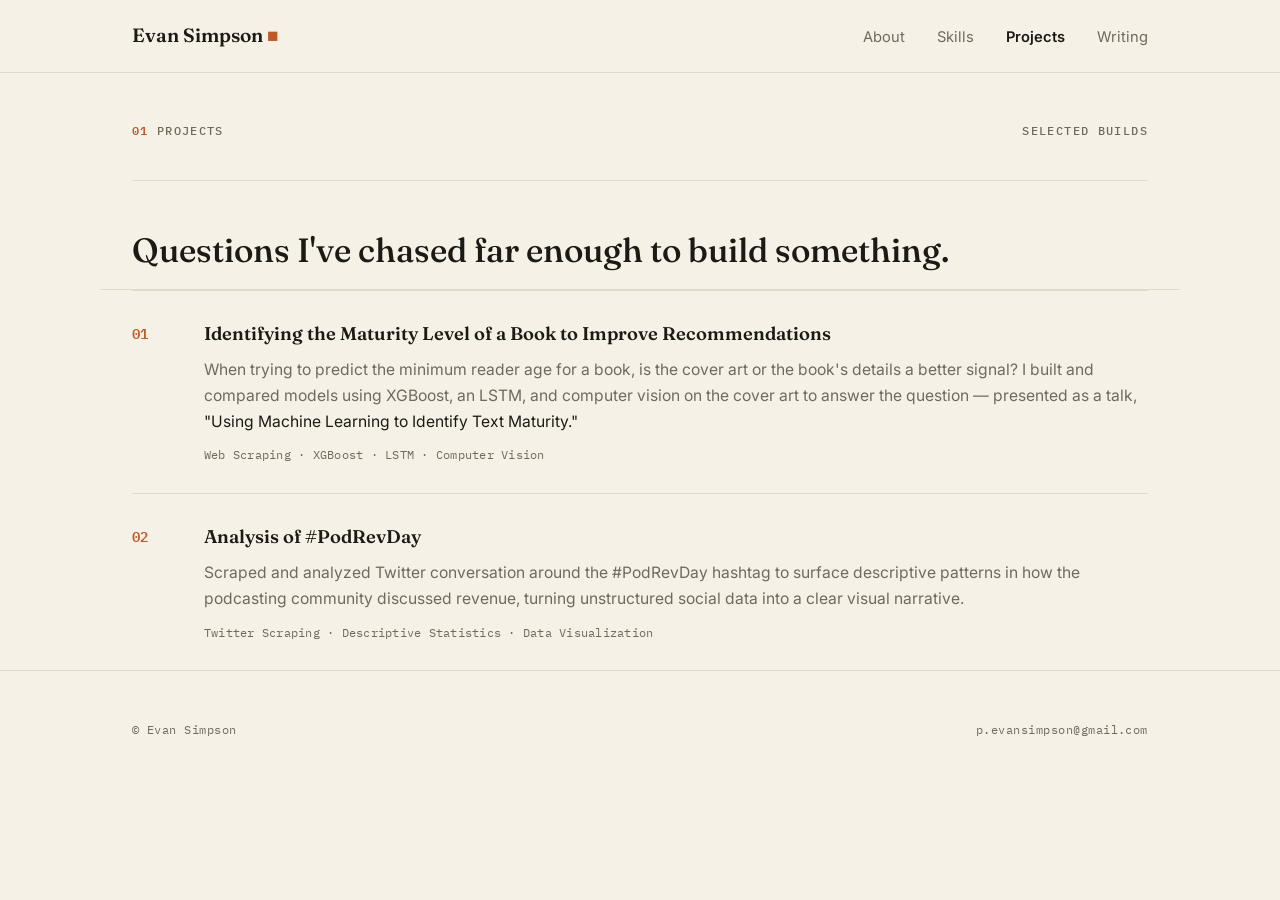
==== projects.html @ 3420a3c1 "Refactor: Splits the page from a single page to multiple" ====
<!DOCTYPE html>
<html lang="en">

<head>
    <meta charset="UTF-8">
    <meta name="viewport" content="width=device-width, initial-scale=1.0">
    <meta http-equiv="X-UA-Compatible" content="ie=edge">
    <link rel="stylesheet" href="https://use.fontawesome.com/releases/v5.4.1/css/all.css"
        integrity="sha384-5sAR7xN1Nv6T6+dT2mhtzEpVJvfS3NScPQTrOxhwjIuvcA67KV2R5Jz6kr4abQsz" crossorigin="anonymous">
    <link rel="stylesheet" href="style.css">
    <title>Projects &middot; Evan Simpson</title>
</head>

<body>

    <nav class="site-nav">
        <div class="container">
            <span class="brand">Evan Simpson <span class="dot">&#9632;</span></span>
            <ul>
                <li><a href="index.html#about">About</a></li>
                <li><a href="index.html#skills">Skills</a></li>
                <li><a href="projects.html" class="active" aria-current="page">Projects</a></li>
                <li><a href="writing.html">Writing</a></li>
            </ul>
            <details class="nav-toggle">
                <summary>Menu</summary>
                <ul>
                    <li><a href="index.html#about">About</a></li>
                    <li><a href="index.html#skills">Skills</a></li>
                    <li><a href="projects.html" class="active" aria-current="page">Projects</a></li>
                    <li><a href="writing.html">Writing</a></li>
                </ul>
            </details>
        </div>
    </nav>

    <header class="page-title">
        <div class="container">
            <div class="hero-eyebrows">
                <span class="eyebrow"><span class="num">01</span> Projects</span>
                <span class="eyebrow">Selected Builds</span>
            </div>
            <h1>Questions I've chased far enough to build something.</h1>
        </div>
    </header>

    <main>

        <section id="projects" class="container">
            <div class="index-row">
                <span class="idx">01</span>
                <div>
                    <h3><a href="https://github.com/educatorsRlearners/book-maturity">Identifying the Maturity Level
                            of a Book to Improve Recommendations</a></h3>
                    <p>When trying to predict the minimum reader age for a book, is the cover art or the book's
                        details a better signal? I built and compared models using XGBoost, an LSTM, and computer
                        vision on the cover art to answer the question — presented as a talk, <a
                            href="https://youtu.be/BpOrMErz988">"Using Machine Learning to Identify Text
                            Maturity."</a></p>
                    <div class="tag-line">Web Scraping &middot; XGBoost &middot; LSTM &middot; Computer Vision</div>
                </div>
            </div>
            <div class="index-row">
                <span class="idx">02</span>
                <div>
                    <h3><a href="https://github.com/educatorsRlearners/podrevday/blob/master/README.md">Analysis of
                            #PodRevDay</a></h3>
                    <p>Scraped and analyzed Twitter conversation around the #PodRevDay hashtag to surface descriptive
                        patterns in how the podcasting community discussed revenue, turning unstructured social data
                        into a clear visual narrative.</p>
                    <div class="tag-line">Twitter Scraping &middot; Descriptive Statistics &middot; Data
                        Visualization</div>
                </div>
            </div>
        </section>

    </main>

    <footer>
        <div class="container">
            <span>&copy; Evan Simpson</span>
            <a href="mailto:p.evansimpson@gmail.com">p.evansimpson@gmail.com</a>
        </div>
    </footer>

</body>

</html>
---- style.css ----
/* global */
@import url('https://fonts.googleapis.com/css2?family=Fraunces:ital,opsz,wght@0,9..144,400;0,9..144,600;1,9..144,500;1,9..144,600&family=IBM+Plex+Mono:wght@500;600&family=Inter:wght@400;500;600;700&display=swap');

:root{
    --bg: #f6f1e7;
    --surface: #fbf8f2;
    --border: #e2dac8;
    --ink: #1c1a15;
    --muted: #6f6a5b;
    --accent: #bd5b28;
}

*{
    box-sizing: border-box;
}

body{
    margin: 0;
    padding: 0;
    font-family: 'Inter', sans-serif;
    background-color: var(--bg);
    color: var(--muted);
    line-height: 1.65;
}

a{
    color: var(--ink);
    text-decoration: none;
}

.container{
    max-width: 1080px;
    margin: 0 auto;
    padding: 0 2rem;
}

/* eyebrow / mono label system */
.eyebrow{
    font-family: 'IBM Plex Mono', monospace;
    font-size: 0.72rem;
    font-weight: 500;
    letter-spacing: 0.12em;
    text-transform: uppercase;
    color: var(--muted);
    display: flex;
    align-items: baseline;
    gap: 0.5rem;
}

.eyebrow .num{
    color: var(--accent);
    font-weight: 600;
}

/* nav */
.site-nav{
    border-bottom: 1px solid var(--border);
    background: var(--bg);
}

.site-nav .container{
    display: flex;
    align-items: center;
    justify-content: space-between;
    height: 4.5rem;
}

.site-nav .brand{
    font-family: 'Fraunces', serif;
    font-size: 1.2rem;
    font-weight: 600;
    color: var(--ink);
}

.site-nav .brand .dot{
    color: var(--accent);
}

.site-nav ul{
    list-style: none;
    display: flex;
    gap: 2rem;
    margin: 0;
    padding: 0;
}

.site-nav ul a{
    font-size: 0.92rem;
    color: var(--muted);
    transition: color 0.15s;
}

.site-nav ul a:hover{
    color: var(--ink);
}

.site-nav ul a.active{
    color: var(--ink);
    font-weight: 600;
}

/* mobile nav toggle (CSS-only, no JS) */
.nav-toggle{
    display: none;
}

/* hero */
.hero{
    padding: 3.5rem 0 4.5rem;
}

.hero-eyebrows{
    display: flex;
    justify-content: space-between;
    padding-bottom: 2.5rem;
    border-bottom: 1px solid var(--border);
    margin-bottom: 3rem;
}

.hero-grid{
    display: grid;
    grid-template-columns: 1.7fr 1fr;
    gap: 4rem;
}

.hero h1{
    font-family: 'Fraunces', serif;
    font-weight: 500;
    font-size: 3.1rem;
    line-height: 1.18;
    color: var(--ink);
    margin: 0 0 1.5rem;
}

.hero h1 em{
    font-style: italic;
}

.hero h1 .accent{
    font-style: italic;
    color: var(--accent);
}

.hero .lede{
    font-size: 1.1rem;
    max-width: 46ch;
    margin: 0 0 2rem;
}

.btn{
    display: inline-flex;
    align-items: center;
    gap: 0.5rem;
    font-family: 'IBM Plex Mono', monospace;
    font-size: 0.8rem;
    letter-spacing: 0.06em;
    text-transform: uppercase;
    font-weight: 600;
    color: var(--surface);
    background: var(--ink);
    border: 1px solid var(--ink);
    padding: 0.85rem 1.4rem;
    border-radius: 3px;
    transition: background 0.15s, color 0.15s;
}

.btn:hover{
    background: var(--accent);
    border-color: var(--accent);
}

/* hero sidebar */
.hero-sidebar{
    display: flex;
    flex-direction: column;
}

.hero-sidebar .stat-block{
    padding: 1.5rem 0;
    border-bottom: 1px solid var(--border);
}

.hero-sidebar .stat-block:first-child{
    padding-top: 0;
}

.hero-sidebar .stat-block:last-child{
    border-bottom: none;
}

.hero-photo-row{
    display: flex;
    align-items: center;
    gap: 0.85rem;
}

.hero-photo{
    width: 56px;
    height: 56px;
    border-radius: 50%;
    object-fit: cover;
    object-position: center 15%;
    flex-shrink: 0;
}

.hero-photo-row .name{
    font-family: 'Fraunces', serif;
    font-weight: 600;
    color: var(--ink);
    font-size: 1.05rem;
}

.stat-block p{
    margin: 0.6rem 0 0;
    font-size: 0.95rem;
}

.stat-block .link-list{
    list-style: none;
    margin: 0.75rem 0 0;
    padding: 0;
    display: flex;
    flex-direction: column;
    gap: 0.5rem;
}

.stat-block .link-list a{
    font-size: 0.92rem;
    color: var(--muted);
    transition: color 0.15s;
}

.stat-block .link-list a:hover{
    color: var(--accent);
}

/* sections */
section{
    padding: 4.5rem 0;
    border-top: 1px solid var(--border);
}

.section-header{
    display: flex;
    justify-content: space-between;
    align-items: baseline;
    margin-bottom: 2.75rem;
}

section h2,
.page-title h1{
    font-family: 'Fraunces', serif;
    font-weight: 500;
    font-size: 2.1rem;
    line-height: 1.3;
    color: var(--ink);
    max-width: 42ch;
    margin: 0 0 2.5rem;
}

section h2 em{
    font-style: italic;
    color: var(--accent);
}

/* page-title (Projects / Writing page headers, reuses .hero-eyebrows) */
.page-title{
    padding: 3rem 0 1rem;
}

.page-title h1{
    margin: 0;
}

/* about */
#about .about-grid{
    display: grid;
    grid-template-columns: 1.5fr 1fr;
    gap: 4rem;
}

#about .about-grid > .copy p:first-of-type::first-letter{
    font-family: 'Fraunces', serif;
    font-size: 3.2rem;
    font-weight: 600;
    color: var(--ink);
    float: left;
    line-height: 0.85;
    padding: 0.1rem 0.5rem 0 0;
}

#about .capabilities{
    display: flex;
    flex-direction: column;
}

#about .capabilities .cap{
    padding: 1.35rem 0;
    border-bottom: 1px solid var(--border);
}

#about .capabilities .cap:first-child{
    padding-top: 0;
}

#about .capabilities .cap:last-child{
    border-bottom: none;
}

#about .capabilities .eyebrow{
    margin-bottom: 0.5rem;
}

#about .capabilities p{
    margin: 0;
    font-size: 0.95rem;
}

/* index rows (skills, projects, writing) */
.index-row{
    display: grid;
    grid-template-columns: 3rem 1fr;
    gap: 1.5rem;
    padding: 1.75rem 0;
    border-top: 1px solid var(--border);
}

.index-row .idx{
    font-family: 'IBM Plex Mono', monospace;
    font-size: 0.85rem;
    color: var(--accent);
    font-weight: 600;
    padding-top: 0.2rem;
}

.index-row h3{
    font-family: 'Fraunces', serif;
    font-weight: 600;
    font-size: 1.15rem;
    color: var(--ink);
    margin: 0 0 0.5rem;
}

.index-row h3 a{
    color: var(--ink);
}

.index-row h3 a:hover{
    color: var(--accent);
}

.index-row p{
    margin: 0 0 0.6rem;
    font-size: 0.98rem;
}

.tag-line{
    font-family: 'IBM Plex Mono', monospace;
    font-size: 0.78rem;
    color: var(--muted);
    letter-spacing: 0.02em;
}

.tag-line .impact{
    color: var(--accent);
    text-transform: uppercase;
    letter-spacing: 0.08em;
    font-weight: 600;
    margin-right: 0.5rem;
}

.skills-tags-row{
    display: flex;
    flex-wrap: wrap;
    gap: 0.4rem 0;
}

.skills-tags-row span:not(:last-child)::after{
    content: "\00b7";
    margin: 0 0.5rem;
    color: var(--border);
}

.skills-tags-row a{
    color: var(--muted);
}

.skills-tags-row a:hover{
    color: var(--accent);
}

.writing-subhead{
    font-family: 'IBM Plex Mono', monospace;
    font-size: 0.75rem;
    letter-spacing: 0.1em;
    text-transform: uppercase;
    color: var(--accent);
    margin: 2.5rem 0 0;
    padding-top: 2.5rem;
    border-top: 1px solid var(--border);
}

.writing-subhead:first-of-type{
    margin-top: 0;
    padding-top: 0;
    border-top: none;
}

.writing-subhead + .index-row{
    border-top: none;
    padding-top: 1.5rem;
}

/* footer */
footer{
    padding: 3rem 0;
    border-top: 1px solid var(--border);
}

footer .container{
    display: flex;
    justify-content: space-between;
    align-items: center;
    font-family: 'IBM Plex Mono', monospace;
    font-size: 0.78rem;
    letter-spacing: 0.04em;
    color: var(--muted);
}

footer a{
    color: var(--muted);
}

footer a:hover{
    color: var(--accent);
}

/* responsive */
@media(max-width: 860px){
    .hero-grid,
    #about .about-grid{
        grid-template-columns: 1fr;
        gap: 2.5rem;
    }

    .hero h1{
        font-size: 2.3rem;
    }

    .site-nav ul{
        display: none;
    }

    section h2,
    .page-title h1{
        font-size: 1.7rem;
    }

    .section-header{
        flex-direction: column;
        align-items: flex-start;
        gap: 0.5rem;
    }

    .site-nav .container{
        position: relative;
    }

    .nav-toggle{
        display: block;
    }

    .nav-toggle summary{
        list-style: none;
        cursor: pointer;
        font-family: 'IBM Plex Mono', monospace;
        font-size: 0.8rem;
        letter-spacing: 0.06em;
        text-transform: uppercase;
        color: var(--ink);
    }

    .nav-toggle summary::-webkit-details-marker{
        display: none;
    }

    .nav-toggle summary::after{
        content: "\2261";
        margin-left: 0.5rem;
    }

    .nav-toggle[open] summary::after{
        content: "\2715";
    }

    .nav-toggle ul{
        list-style: none;
        display: flex;
        flex-direction: column;
        gap: 1.25rem;
        margin: 0;
        padding: 1.5rem 2rem;
        position: absolute;
        top: 4.5rem;
        left: 0;
        right: 0;
        background: var(--bg);
        border-bottom: 1px solid var(--border);
        z-index: 10;
    }

    .nav-toggle ul a{
        font-size: 0.92rem;
        color: var(--muted);
    }

    .nav-toggle ul a.active{
        color: var(--ink);
        font-weight: 600;
    }
}
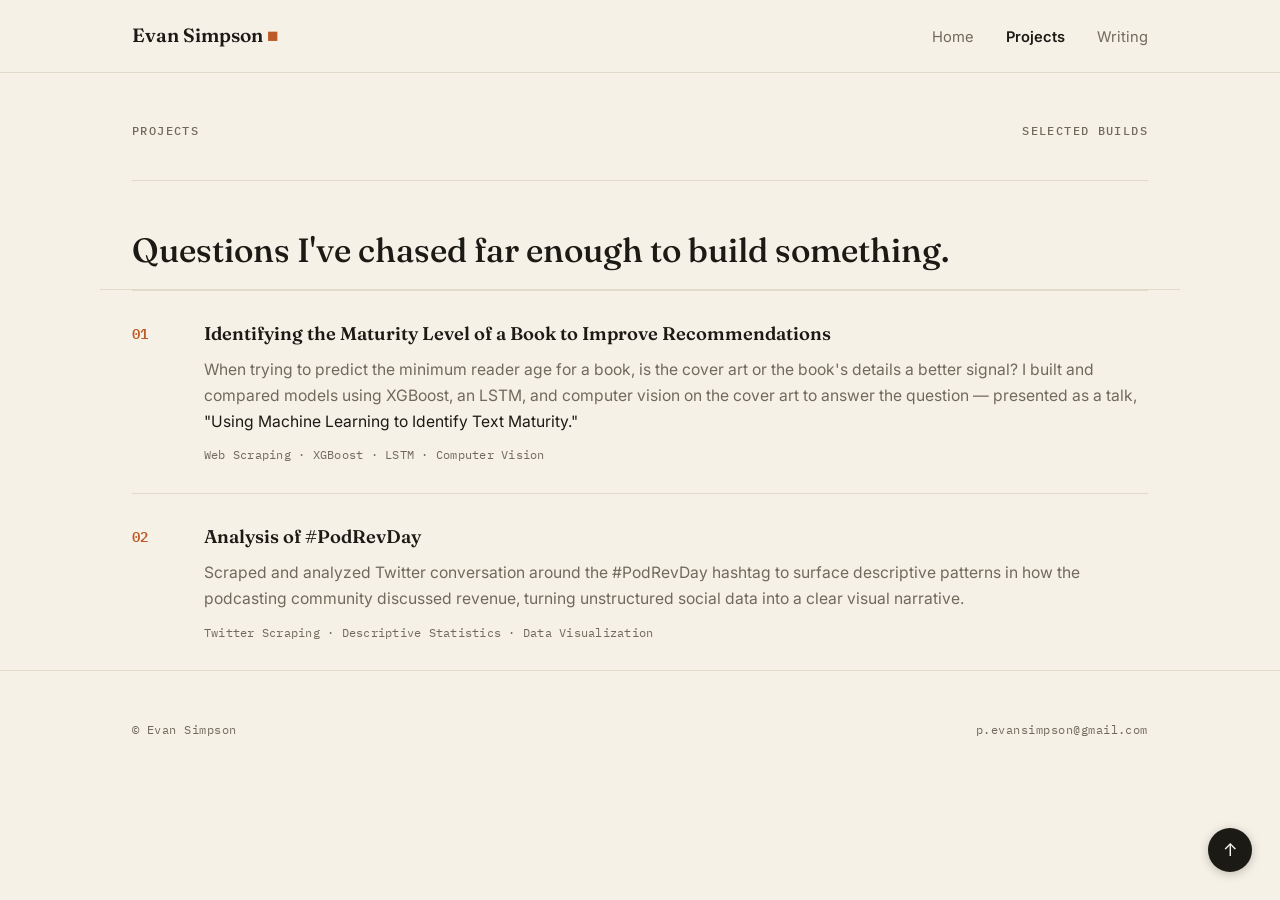
==== commit b213ab29: "Refactor: Updates pages with a return to top button" ====
--- a/projects.html
+++ b/projects.html
@@ -13,20 +13,18 @@
 
 <body>
 
-    <nav class="site-nav">
+    <nav class="site-nav" id="top">
         <div class="container">
             <span class="brand">Evan Simpson <span class="dot">&#9632;</span></span>
             <ul>
-                <li><a href="index.html#about">About</a></li>
-                <li><a href="index.html#skills">Skills</a></li>
+                <li><a href="index.html#top">Home</a></li>
                 <li><a href="projects.html" class="active" aria-current="page">Projects</a></li>
                 <li><a href="writing.html">Writing</a></li>
             </ul>
             <details class="nav-toggle">
                 <summary>Menu</summary>
                 <ul>
-                    <li><a href="index.html#about">About</a></li>
-                    <li><a href="index.html#skills">Skills</a></li>
+                    <li><a href="index.html#top">Home</a></li>
                     <li><a href="projects.html" class="active" aria-current="page">Projects</a></li>
                     <li><a href="writing.html">Writing</a></li>
                 </ul>
@@ -37,7 +35,7 @@
     <header class="page-title">
         <div class="container">
             <div class="hero-eyebrows">
-                <span class="eyebrow"><span class="num">01</span> Projects</span>
+                <span class="eyebrow">Projects</span>
                 <span class="eyebrow">Selected Builds</span>
             </div>
             <h1>Questions I've chased far enough to build something.</h1>
@@ -83,6 +81,8 @@
         </div>
     </footer>
 
+    <a href="#top" class="back-to-top" aria-label="Back to top">&uarr;</a>
+
 </body>
 
 </html>
--- a/style.css
+++ b/style.css
@@ -14,6 +14,10 @@
     box-sizing: border-box;
 }
 
+html{
+    scroll-behavior: smooth;
+}
+
 body{
     margin: 0;
     padding: 0;
@@ -45,11 +49,6 @@
     display: flex;
     align-items: baseline;
     gap: 0.5rem;
-}
-
-.eyebrow .num{
-    color: var(--accent);
-    font-weight: 600;
 }
 
 /* nav */
@@ -191,12 +190,12 @@
 .hero-photo-row{
     display: flex;
     align-items: center;
-    gap: 0.85rem;
+    gap: 1.25rem;
 }
 
 .hero-photo{
-    width: 56px;
-    height: 56px;
+    width: 120px;
+    height: 120px;
     border-radius: 50%;
     object-fit: cover;
     object-position: center 15%;
@@ -433,6 +432,30 @@
 
 footer a:hover{
     color: var(--accent);
+}
+
+/* back to top */
+.back-to-top{
+    display: flex;
+    align-items: center;
+    justify-content: center;
+    position: fixed;
+    right: 1.75rem;
+    bottom: 1.75rem;
+    width: 2.75rem;
+    height: 2.75rem;
+    border-radius: 50%;
+    background: var(--ink);
+    color: var(--surface);
+    font-size: 1.1rem;
+    line-height: 1;
+    box-shadow: 0 2px 10px rgba(28, 26, 21, 0.25);
+    transition: background 0.15s;
+    z-index: 20;
+}
+
+.back-to-top:hover{
+    background: var(--accent);
 }
 
 /* responsive */
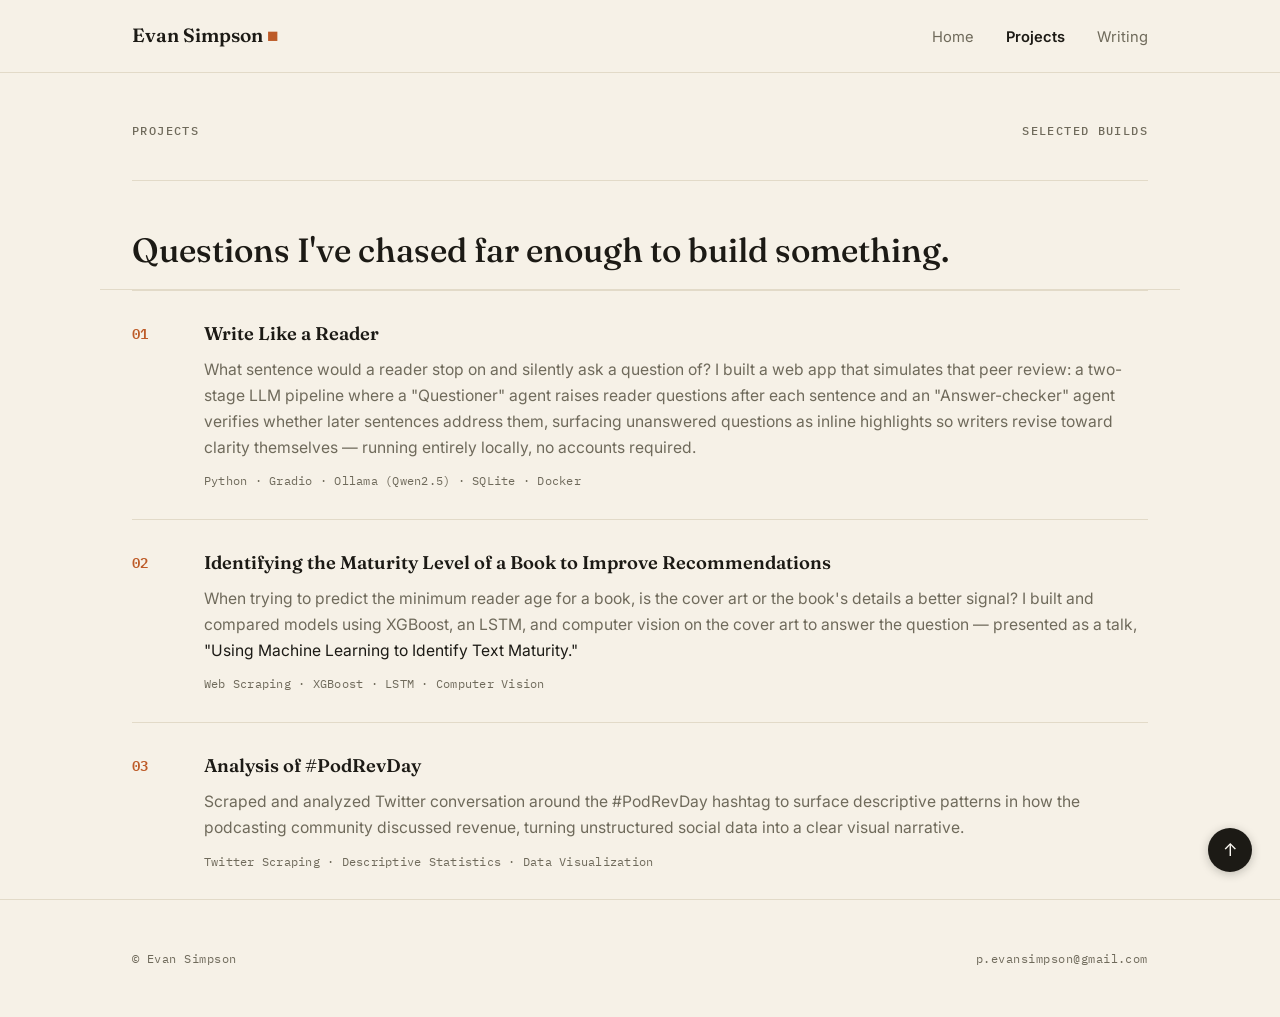
==== commit 259768f8: "Documentation: Adds Write Like a Reader to the list of projects" ====
--- a/projects.html
+++ b/projects.html
@@ -48,6 +48,20 @@
             <div class="index-row">
                 <span class="idx">01</span>
                 <div>
+                    <h3><a href="https://github.com/educatorsRlearners/write-like-a-reader">Write Like a
+                            Reader</a></h3>
+                    <p>What sentence would a reader stop on and silently ask a question of? I built a web app that
+                        simulates that peer review: a two-stage LLM pipeline where a "Questioner" agent raises
+                        reader questions after each sentence and an "Answer-checker" agent verifies whether later
+                        sentences address them, surfacing unanswered questions as inline highlights so writers
+                        revise toward clarity themselves — running entirely locally, no accounts required.</p>
+                    <div class="tag-line">Python &middot; Gradio &middot; Ollama (Qwen2.5) &middot; SQLite &middot;
+                        Docker</div>
+                </div>
+            </div>
+            <div class="index-row">
+                <span class="idx">02</span>
+                <div>
                     <h3><a href="https://github.com/educatorsRlearners/book-maturity">Identifying the Maturity Level
                             of a Book to Improve Recommendations</a></h3>
                     <p>When trying to predict the minimum reader age for a book, is the cover art or the book's
@@ -59,7 +73,7 @@
                 </div>
             </div>
             <div class="index-row">
-                <span class="idx">02</span>
+                <span class="idx">03</span>
                 <div>
                     <h3><a href="https://github.com/educatorsRlearners/podrevday/blob/master/README.md">Analysis of
                             #PodRevDay</a></h3>
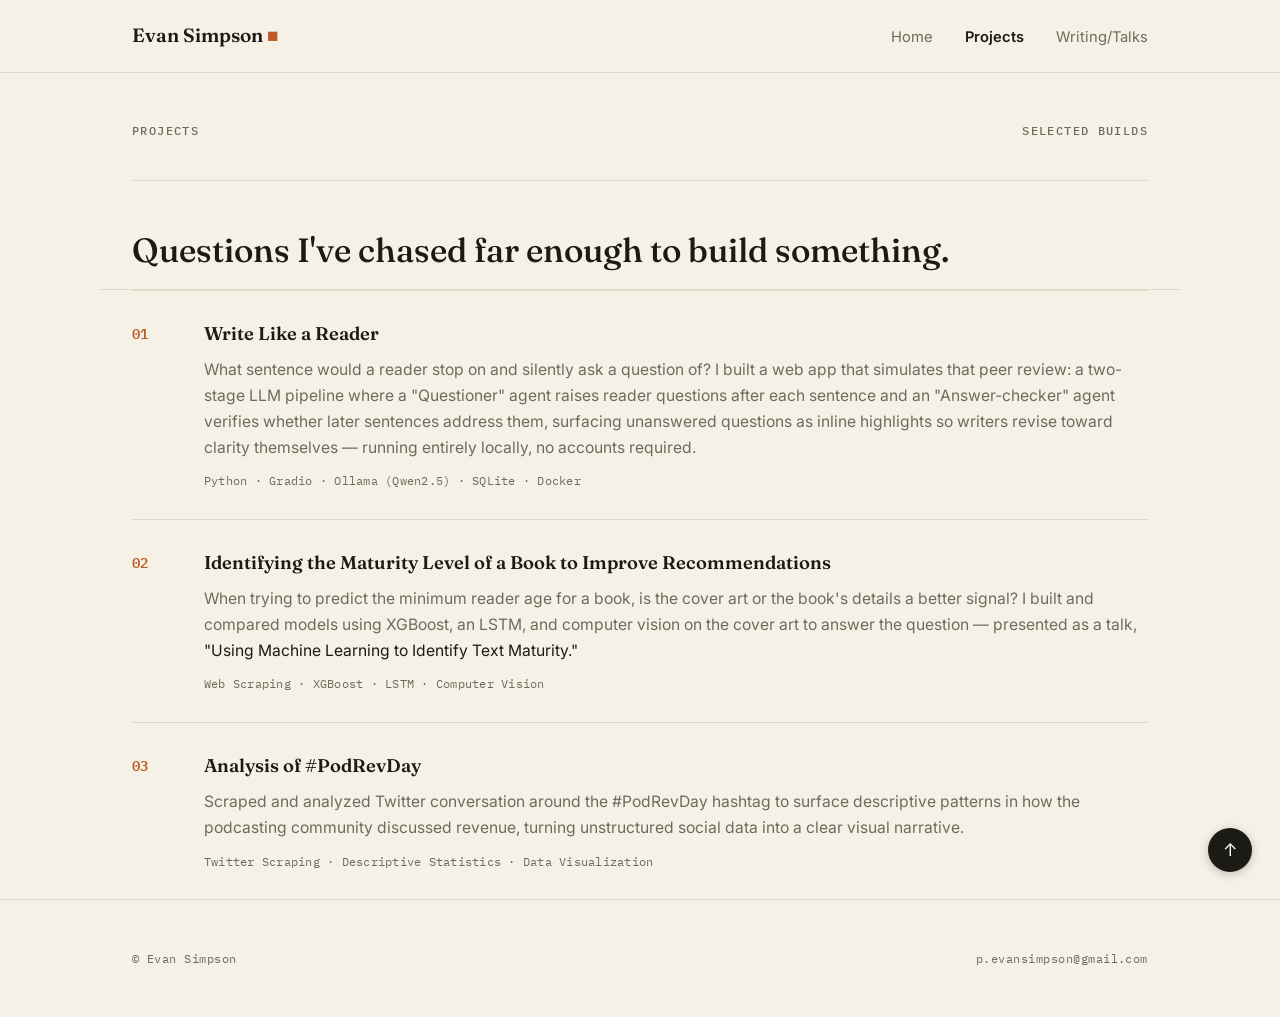
==== commit 2b5ca205: "Refactor: Updates header" ====
--- a/projects.html
+++ b/projects.html
@@ -19,14 +19,14 @@
             <ul>
                 <li><a href="index.html#top">Home</a></li>
                 <li><a href="projects.html" class="active" aria-current="page">Projects</a></li>
-                <li><a href="writing.html">Writing</a></li>
+                <li><a href="writing.html">Writing/Talks</a></li>
             </ul>
             <details class="nav-toggle">
                 <summary>Menu</summary>
                 <ul>
                     <li><a href="index.html#top">Home</a></li>
                     <li><a href="projects.html" class="active" aria-current="page">Projects</a></li>
-                    <li><a href="writing.html">Writing</a></li>
+                    <li><a href="writing.html">Writing/Talks</a></li>
                 </ul>
             </details>
         </div>
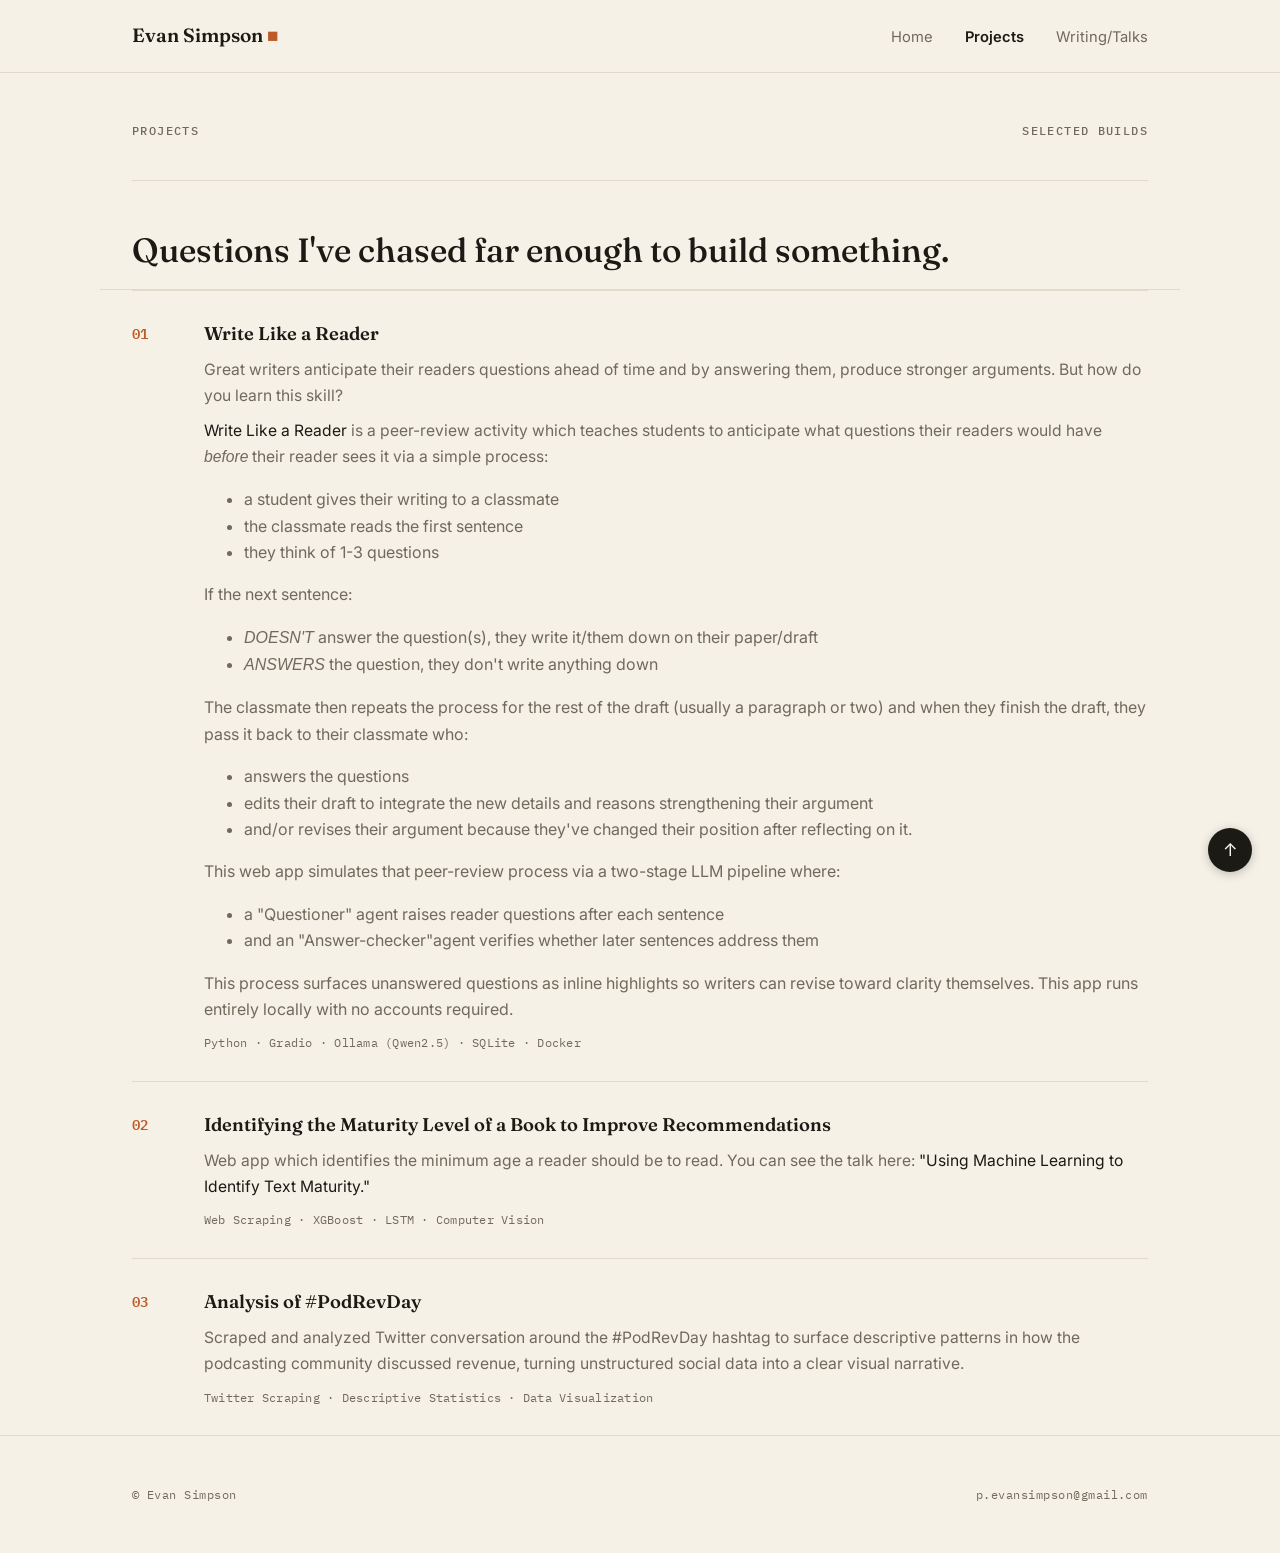
==== commit fd9f8a6f: "Refactor: Updates the text for clarity" ====
--- a/projects.html
+++ b/projects.html
@@ -50,11 +50,43 @@
                 <div>
                     <h3><a href="https://github.com/educatorsRlearners/write-like-a-reader">Write Like a
                             Reader</a></h3>
-                    <p>What sentence would a reader stop on and silently ask a question of? I built a web app that
-                        simulates that peer review: a two-stage LLM pipeline where a "Questioner" agent raises
-                        reader questions after each sentence and an "Answer-checker" agent verifies whether later
-                        sentences address them, surfacing unanswered questions as inline highlights so writers
-                        revise toward clarity themselves — running entirely locally, no accounts required.</p>
+                    <p> Great writers anticipate their readers questions ahead of time and by answering them,
+                        produce stronger arguments. But how do you learn this skill?</p>
+                    <p><a
+                            href="https:://teachinglearninglearningteaching.wordpress.com/2015/01/26/learning-to-write-like-a-reader-teaching-students-how-to-edit-and-do-peer-review/">
+                            Write Like a Reader</a>
+                        is a peer-review activity which teaches students to anticipate what questions their readers
+                        would have <i>before</i> their reader sees it via a simple process:
+                    <ul>
+                        <li>a student gives their writing to a classmate</li>
+                        <li>the classmate reads the first sentence</li>
+                        <li> they think of 1-3 questions</li>
+                    </ul>
+                    If the next sentence:
+                    <ul>
+                        <li><em>DOESN'T</em> answer the question(s), they write it/them down on their paper/draft</li>
+                        <li><em>ANSWERS</em> the question, they don't write anything down</li>
+                    </ul>
+                    The classmate then repeats the process for the rest of the draft (usually a paragraph or two) and
+                    when they finish the draft, they pass it back to their classmate who:
+
+                    <ul>
+                        <li>answers the questions</li>
+                        <li>edits their draft to integrate the new details and reasons strengthening their argument</li>
+                        <li> and/or revises their argument because they've changed their position after reflecting on
+                            it.</li>
+                    </ul>
+
+
+                    This web app simulates that peer-review process via a two-stage LLM pipeline where:
+                    <ul>
+                        <li>a "Questioner" agent raises reader questions after each sentence</li>
+                        <li>and an "Answer-checker"agent verifies whether later sentences address them</li>
+                    </ul>
+
+                    This process surfaces unanswered questions as inline highlights so writers can
+                    revise toward clarity themselves. This app runs entirely locally with no accounts required.
+                    </p>
                     <div class="tag-line">Python &middot; Gradio &middot; Ollama (Qwen2.5) &middot; SQLite &middot;
                         Docker</div>
                 </div>
@@ -64,11 +96,9 @@
                 <div>
                     <h3><a href="https://github.com/educatorsRlearners/book-maturity">Identifying the Maturity Level
                             of a Book to Improve Recommendations</a></h3>
-                    <p>When trying to predict the minimum reader age for a book, is the cover art or the book's
-                        details a better signal? I built and compared models using XGBoost, an LSTM, and computer
-                        vision on the cover art to answer the question — presented as a talk, <a
-                            href="https://youtu.be/BpOrMErz988">"Using Machine Learning to Identify Text
-                            Maturity."</a></p>
+                    <p>Web app which identifies the minimum age a reader should be to read. You can see the talk here:
+                        <a href="https://youtu.be/BpOrMErz988">"Using Machine Learning to Identify Text Maturity."</a>
+                    </p>
                     <div class="tag-line">Web Scraping &middot; XGBoost &middot; LSTM &middot; Computer Vision</div>
                 </div>
             </div>
@@ -77,9 +107,9 @@
                 <div>
                     <h3><a href="https://github.com/educatorsRlearners/podrevday/blob/master/README.md">Analysis of
                             #PodRevDay</a></h3>
-                    <p>Scraped and analyzed Twitter conversation around the #PodRevDay hashtag to surface descriptive
-                        patterns in how the podcasting community discussed revenue, turning unstructured social data
-                        into a clear visual narrative.</p>
+                    <p>Scraped and analyzed Twitter conversation around the #PodRevDay hashtag to surface
+                        descriptive patterns in how the podcasting community discussed revenue, turning unstructured
+                        social data into a clear visual narrative.</p>
                     <div class="tag-line">Twitter Scraping &middot; Descriptive Statistics &middot; Data
                         Visualization</div>
                 </div>
@@ -99,4 +129,4 @@
 
 </body>
 
-</html>
+</html>
--- a/style.css
+++ b/style.css
@@ -1,7 +1,7 @@
 /* global */
 @import url('https://fonts.googleapis.com/css2?family=Fraunces:ital,opsz,wght@0,9..144,400;0,9..144,600;1,9..144,500;1,9..144,600&family=IBM+Plex+Mono:wght@500;600&family=Inter:wght@400;500;600;700&display=swap');
 
-:root{
+:root {
     --bg: #f6f1e7;
     --surface: #fbf8f2;
     --border: #e2dac8;
@@ -10,15 +10,15 @@
     --accent: #bd5b28;
 }
 
-*{
+* {
     box-sizing: border-box;
 }
 
-html{
+html {
     scroll-behavior: smooth;
 }
 
-body{
+body {
     margin: 0;
     padding: 0;
     font-family: 'Inter', sans-serif;
@@ -27,19 +27,19 @@
     line-height: 1.65;
 }
 
-a{
+a {
     color: var(--ink);
     text-decoration: none;
 }
 
-.container{
+.container {
     max-width: 1080px;
     margin: 0 auto;
     padding: 0 2rem;
 }
 
 /* eyebrow / mono label system */
-.eyebrow{
+.eyebrow {
     font-family: 'IBM Plex Mono', monospace;
     font-size: 0.72rem;
     font-weight: 500;
@@ -52,30 +52,30 @@
 }
 
 /* nav */
-.site-nav{
+.site-nav {
     border-bottom: 1px solid var(--border);
     background: var(--bg);
 }
 
-.site-nav .container{
+.site-nav .container {
     display: flex;
     align-items: center;
     justify-content: space-between;
     height: 4.5rem;
 }
 
-.site-nav .brand{
+.site-nav .brand {
     font-family: 'Fraunces', serif;
     font-size: 1.2rem;
     font-weight: 600;
     color: var(--ink);
 }
 
-.site-nav .brand .dot{
-    color: var(--accent);
-}
-
-.site-nav ul{
+.site-nav .brand .dot {
+    color: var(--accent);
+}
+
+.site-nav ul {
     list-style: none;
     display: flex;
     gap: 2rem;
@@ -83,32 +83,32 @@
     padding: 0;
 }
 
-.site-nav ul a{
+.site-nav ul a {
     font-size: 0.92rem;
     color: var(--muted);
     transition: color 0.15s;
 }
 
-.site-nav ul a:hover{
-    color: var(--ink);
-}
-
-.site-nav ul a.active{
+.site-nav ul a:hover {
+    color: var(--ink);
+}
+
+.site-nav ul a.active {
     color: var(--ink);
     font-weight: 600;
 }
 
 /* mobile nav toggle (CSS-only, no JS) */
-.nav-toggle{
+.nav-toggle {
     display: none;
 }
 
 /* hero */
-.hero{
+.hero {
     padding: 3.5rem 0 4.5rem;
 }
 
-.hero-eyebrows{
+.hero-eyebrows {
     display: flex;
     justify-content: space-between;
     padding-bottom: 2.5rem;
@@ -116,13 +116,13 @@
     margin-bottom: 3rem;
 }
 
-.hero-grid{
+.hero-grid {
     display: grid;
     grid-template-columns: 1.7fr 1fr;
     gap: 4rem;
 }
 
-.hero h1{
+.hero h1 {
     font-family: 'Fraunces', serif;
     font-weight: 500;
     font-size: 3.1rem;
@@ -131,22 +131,22 @@
     margin: 0 0 1.5rem;
 }
 
-.hero h1 em{
+.hero h1 em {
     font-style: italic;
 }
 
-.hero h1 .accent{
+.hero h1 .accent {
     font-style: italic;
     color: var(--accent);
 }
 
-.hero .lede{
+.hero .lede {
     font-size: 1.1rem;
     max-width: 46ch;
     margin: 0 0 2rem;
 }
 
-.btn{
+.btn {
     display: inline-flex;
     align-items: center;
     gap: 0.5rem;
@@ -163,58 +163,58 @@
     transition: background 0.15s, color 0.15s;
 }
 
-.btn:hover{
+.btn:hover {
     background: var(--accent);
     border-color: var(--accent);
 }
 
 /* hero sidebar */
-.hero-sidebar{
+.hero-sidebar {
     display: flex;
     flex-direction: column;
 }
 
-.hero-sidebar .stat-block{
+.hero-sidebar .stat-block {
     padding: 1.5rem 0;
     border-bottom: 1px solid var(--border);
 }
 
-.hero-sidebar .stat-block:first-child{
+.hero-sidebar .stat-block:first-child {
     padding-top: 0;
 }
 
-.hero-sidebar .stat-block:last-child{
+.hero-sidebar .stat-block:last-child {
     border-bottom: none;
 }
 
-.hero-photo-row{
+.hero-photo-row {
     display: flex;
     align-items: center;
     gap: 1.25rem;
 }
 
-.hero-photo{
-    width: 120px;
-    height: 120px;
+.hero-photo {
+    width: 240px;
+    height: 240px;
     border-radius: 50%;
     object-fit: cover;
     object-position: center 15%;
     flex-shrink: 0;
 }
 
-.hero-photo-row .name{
+.hero-photo-row .name {
     font-family: 'Fraunces', serif;
     font-weight: 600;
     color: var(--ink);
     font-size: 1.05rem;
 }
 
-.stat-block p{
+.stat-block p {
     margin: 0.6rem 0 0;
     font-size: 0.95rem;
 }
 
-.stat-block .link-list{
+.stat-block .link-list {
     list-style: none;
     margin: 0.75rem 0 0;
     padding: 0;
@@ -223,23 +223,23 @@
     gap: 0.5rem;
 }
 
-.stat-block .link-list a{
+.stat-block .link-list a {
     font-size: 0.92rem;
     color: var(--muted);
     transition: color 0.15s;
 }
 
-.stat-block .link-list a:hover{
+.stat-block .link-list a:hover {
     color: var(--accent);
 }
 
 /* sections */
-section{
+section {
     padding: 4.5rem 0;
     border-top: 1px solid var(--border);
 }
 
-.section-header{
+.section-header {
     display: flex;
     justify-content: space-between;
     align-items: baseline;
@@ -247,7 +247,7 @@
 }
 
 section h2,
-.page-title h1{
+.page-title h1 {
     font-family: 'Fraunces', serif;
     font-weight: 500;
     font-size: 2.1rem;
@@ -257,28 +257,28 @@
     margin: 0 0 2.5rem;
 }
 
-section h2 em{
+section h2 em {
     font-style: italic;
     color: var(--accent);
 }
 
 /* page-title (Projects / Writing page headers, reuses .hero-eyebrows) */
-.page-title{
+.page-title {
     padding: 3rem 0 1rem;
 }
 
-.page-title h1{
+.page-title h1 {
     margin: 0;
 }
 
 /* about */
-#about .about-grid{
+#about .about-grid {
     display: grid;
     grid-template-columns: 1.5fr 1fr;
     gap: 4rem;
 }
 
-#about .about-grid > .copy p:first-of-type::first-letter{
+#about .about-grid>.copy p:first-of-type::first-letter {
     font-family: 'Fraunces', serif;
     font-size: 3.2rem;
     font-weight: 600;
@@ -288,35 +288,35 @@
     padding: 0.1rem 0.5rem 0 0;
 }
 
-#about .capabilities{
+#about .capabilities {
     display: flex;
     flex-direction: column;
 }
 
-#about .capabilities .cap{
+#about .capabilities .cap {
     padding: 1.35rem 0;
     border-bottom: 1px solid var(--border);
 }
 
-#about .capabilities .cap:first-child{
+#about .capabilities .cap:first-child {
     padding-top: 0;
 }
 
-#about .capabilities .cap:last-child{
+#about .capabilities .cap:last-child {
     border-bottom: none;
 }
 
-#about .capabilities .eyebrow{
+#about .capabilities .eyebrow {
     margin-bottom: 0.5rem;
 }
 
-#about .capabilities p{
+#about .capabilities p {
     margin: 0;
     font-size: 0.95rem;
 }
 
 /* index rows (skills, projects, writing) */
-.index-row{
+.index-row {
     display: grid;
     grid-template-columns: 3rem 1fr;
     gap: 1.5rem;
@@ -324,7 +324,7 @@
     border-top: 1px solid var(--border);
 }
 
-.index-row .idx{
+.index-row .idx {
     font-family: 'IBM Plex Mono', monospace;
     font-size: 0.85rem;
     color: var(--accent);
@@ -332,7 +332,7 @@
     padding-top: 0.2rem;
 }
 
-.index-row h3{
+.index-row h3 {
     font-family: 'Fraunces', serif;
     font-weight: 600;
     font-size: 1.15rem;
@@ -340,27 +340,27 @@
     margin: 0 0 0.5rem;
 }
 
-.index-row h3 a{
-    color: var(--ink);
-}
-
-.index-row h3 a:hover{
-    color: var(--accent);
-}
-
-.index-row p{
+.index-row h3 a {
+    color: var(--ink);
+}
+
+.index-row h3 a:hover {
+    color: var(--accent);
+}
+
+.index-row p {
     margin: 0 0 0.6rem;
     font-size: 0.98rem;
 }
 
-.tag-line{
+.tag-line {
     font-family: 'IBM Plex Mono', monospace;
     font-size: 0.78rem;
     color: var(--muted);
     letter-spacing: 0.02em;
 }
 
-.tag-line .impact{
+.tag-line .impact {
     color: var(--accent);
     text-transform: uppercase;
     letter-spacing: 0.08em;
@@ -368,27 +368,110 @@
     margin-right: 0.5rem;
 }
 
-.skills-tags-row{
+.skills-tags-row {
     display: flex;
     flex-wrap: wrap;
     gap: 0.4rem 0;
 }
 
-.skills-tags-row span:not(:last-child)::after{
+.skills-tags-row span:not(:last-child)::after {
     content: "\00b7";
     margin: 0 0.5rem;
     color: var(--border);
 }
 
-.skills-tags-row a{
-    color: var(--muted);
-}
-
-.skills-tags-row a:hover{
-    color: var(--accent);
-}
-
-.writing-subhead{
+.skills-tags-row a {
+    color: var(--muted);
+}
+
+.skills-tags-row a:hover {
+    color: var(--accent);
+}
+
+/* recommendations */
+.quote-grid {
+    display: grid;
+    grid-template-columns: 1fr 1fr;
+    gap: 1.5rem;
+}
+
+.quote-card {
+    margin: 0;
+    padding: 2rem 2.25rem 1.75rem;
+    background: var(--surface);
+    border: 1px solid var(--border);
+    border-radius: 4px;
+}
+
+.quote-card::before {
+    content: "\201C";
+    display: block;
+    font-family: 'Fraunces', serif;
+    font-weight: 600;
+    font-size: 2.75rem;
+    line-height: 1;
+    color: var(--accent);
+    margin-bottom: 0.25rem;
+}
+
+.quote-card p {
+    font-family: 'Fraunces', serif;
+    font-style: italic;
+    font-size: 1.05rem;
+    color: var(--ink);
+    line-height: 1.5;
+    margin: 0 0 1.25rem;
+}
+
+.quote-card footer {
+    font-family: 'IBM Plex Mono', monospace;
+    font-size: 0.78rem;
+    color: var(--muted);
+    display: flex;
+    flex-direction: column;
+    gap: 0.15rem;
+    padding-top: 1rem;
+    border-top: 1px solid var(--border);
+}
+
+.quote-card .name {
+    color: var(--ink);
+    font-weight: 600;
+}
+
+/* skills */
+.skill-grid {
+    display: grid;
+    grid-template-columns: 1fr 1fr;
+    gap: 1.5rem;
+}
+
+.skill-card {
+    margin: 0;
+    padding: 2rem 2.25rem 1.75rem;
+    background: var(--surface);
+    border: 1px solid var(--border);
+    border-radius: 4px;
+}
+
+.skill-card-idx {
+    display: block;
+    font-family: 'IBM Plex Mono', monospace;
+    font-size: 0.85rem;
+    font-weight: 600;
+    color: var(--accent);
+    margin-bottom: 0.75rem;
+}
+
+.skill-card h3 {
+    font-family: 'Fraunces', serif;
+    font-weight: 600;
+    font-size: 1.15rem;
+    color: var(--ink);
+    margin: 0 0 0.75rem;
+}
+
+.writing-subhead {
     font-family: 'IBM Plex Mono', monospace;
     font-size: 0.75rem;
     letter-spacing: 0.1em;
@@ -399,24 +482,24 @@
     border-top: 1px solid var(--border);
 }
 
-.writing-subhead:first-of-type{
+.writing-subhead:first-of-type {
     margin-top: 0;
     padding-top: 0;
     border-top: none;
 }
 
-.writing-subhead + .index-row{
+.writing-subhead+.index-row {
     border-top: none;
     padding-top: 1.5rem;
 }
 
 /* footer */
-footer{
+footer {
     padding: 3rem 0;
     border-top: 1px solid var(--border);
 }
 
-footer .container{
+footer .container {
     display: flex;
     justify-content: space-between;
     align-items: center;
@@ -426,16 +509,16 @@
     color: var(--muted);
 }
 
-footer a{
-    color: var(--muted);
-}
-
-footer a:hover{
+footer a {
+    color: var(--muted);
+}
+
+footer a:hover {
     color: var(--accent);
 }
 
 /* back to top */
-.back-to-top{
+.back-to-top {
     display: flex;
     align-items: center;
     justify-content: center;
@@ -454,46 +537,56 @@
     z-index: 20;
 }
 
-.back-to-top:hover{
+.back-to-top:hover {
     background: var(--accent);
 }
 
 /* responsive */
-@media(max-width: 860px){
+@media(max-width: 860px) {
+
     .hero-grid,
-    #about .about-grid{
+    #about .about-grid {
         grid-template-columns: 1fr;
         gap: 2.5rem;
     }
 
-    .hero h1{
+    .quote-grid,
+    .skill-grid {
+        grid-template-columns: 1fr;
+    }
+
+    .quote-card::before {
+        font-size: 2.2rem;
+    }
+
+    .hero h1 {
         font-size: 2.3rem;
     }
 
-    .site-nav ul{
+    .site-nav ul {
         display: none;
     }
 
     section h2,
-    .page-title h1{
+    .page-title h1 {
         font-size: 1.7rem;
     }
 
-    .section-header{
+    .section-header {
         flex-direction: column;
         align-items: flex-start;
         gap: 0.5rem;
     }
 
-    .site-nav .container{
+    .site-nav .container {
         position: relative;
     }
 
-    .nav-toggle{
+    .nav-toggle {
         display: block;
     }
 
-    .nav-toggle summary{
+    .nav-toggle summary {
         list-style: none;
         cursor: pointer;
         font-family: 'IBM Plex Mono', monospace;
@@ -503,20 +596,20 @@
         color: var(--ink);
     }
 
-    .nav-toggle summary::-webkit-details-marker{
+    .nav-toggle summary::-webkit-details-marker {
         display: none;
     }
 
-    .nav-toggle summary::after{
+    .nav-toggle summary::after {
         content: "\2261";
         margin-left: 0.5rem;
     }
 
-    .nav-toggle[open] summary::after{
+    .nav-toggle[open] summary::after {
         content: "\2715";
     }
 
-    .nav-toggle ul{
+    .nav-toggle ul {
         list-style: none;
         display: flex;
         flex-direction: column;
@@ -532,13 +625,13 @@
         z-index: 10;
     }
 
-    .nav-toggle ul a{
+    .nav-toggle ul a {
         font-size: 0.92rem;
         color: var(--muted);
     }
 
-    .nav-toggle ul a.active{
+    .nav-toggle ul a.active {
         color: var(--ink);
         font-weight: 600;
     }
-}
+}
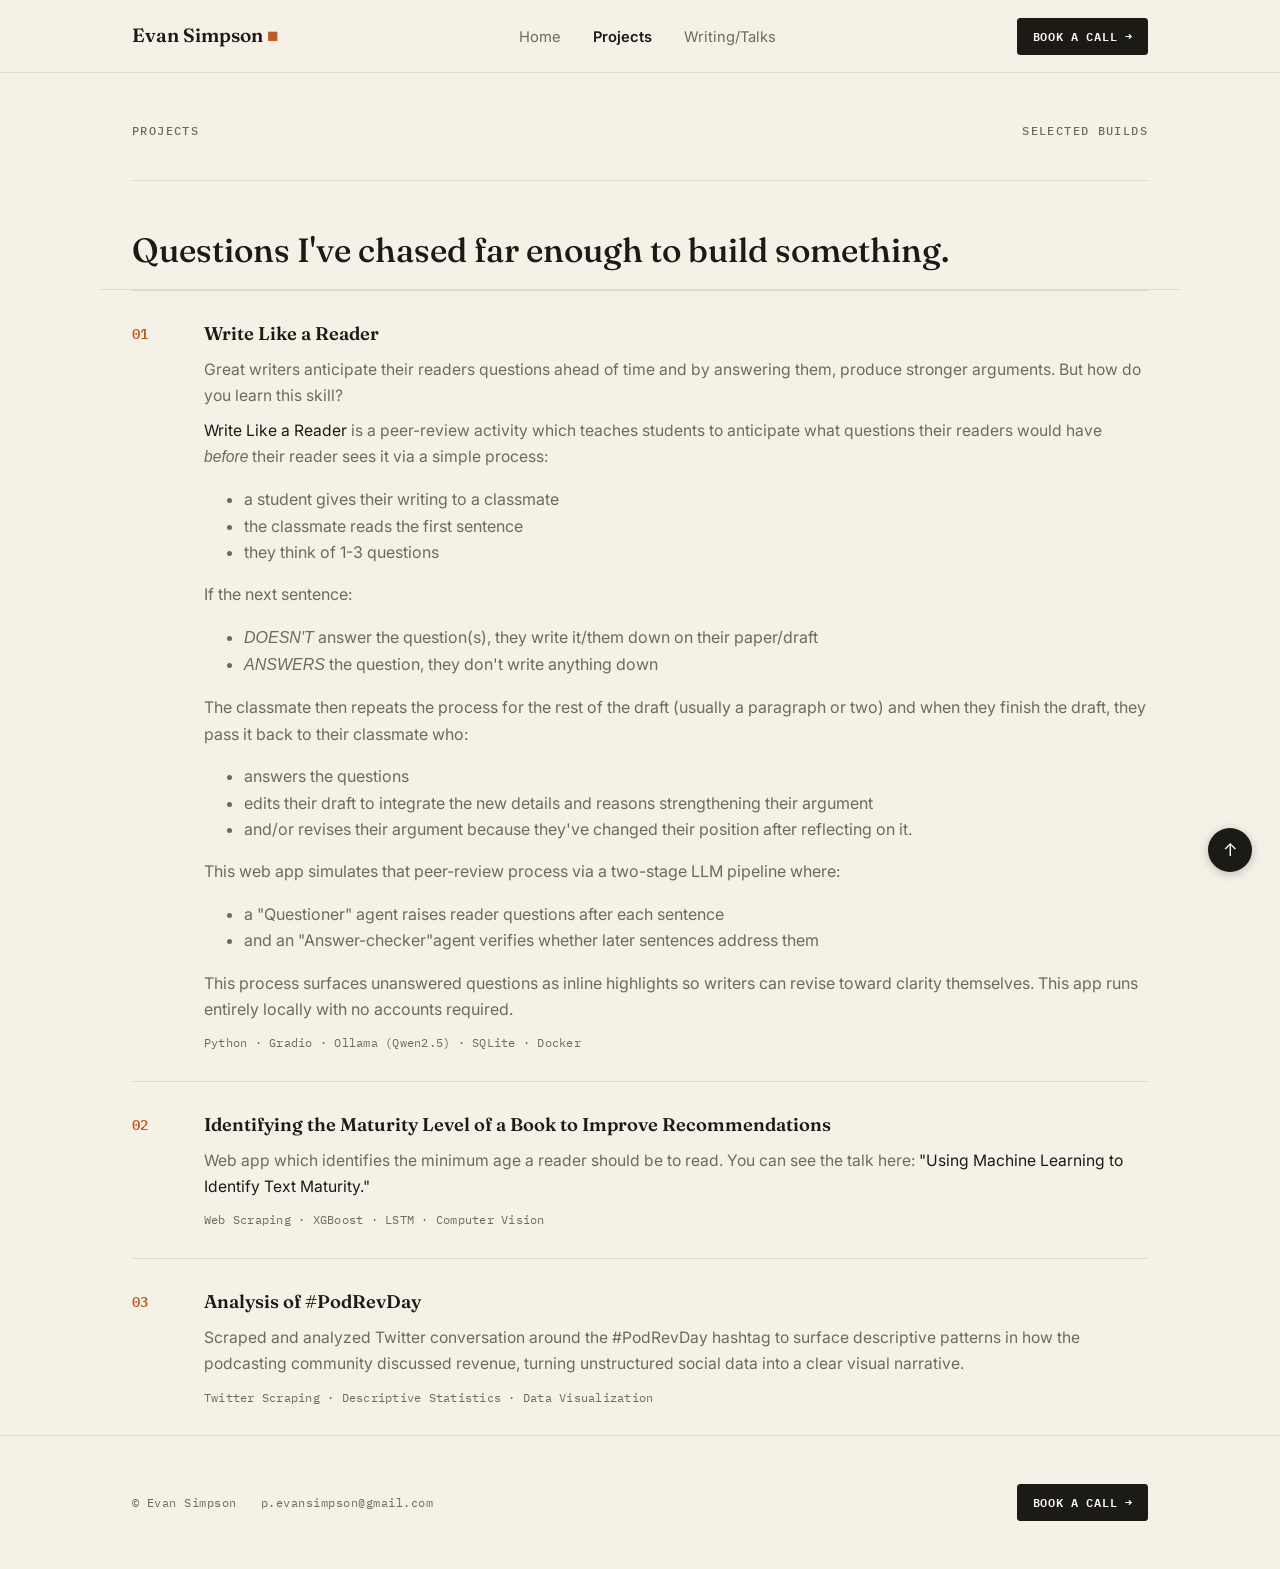
==== commit f19a2ce5: "Refactor: Creates 'Book A Call' Button" ====
--- a/projects.html
+++ b/projects.html
@@ -21,14 +21,17 @@
                 <li><a href="projects.html" class="active" aria-current="page">Projects</a></li>
                 <li><a href="writing.html">Writing/Talks</a></li>
             </ul>
-            <details class="nav-toggle">
-                <summary>Menu</summary>
-                <ul>
-                    <li><a href="index.html#top">Home</a></li>
-                    <li><a href="projects.html" class="active" aria-current="page">Projects</a></li>
-                    <li><a href="writing.html">Writing/Talks</a></li>
-                </ul>
-            </details>
+            <div class="nav-actions">
+                <a href="https://calendar.app.google/dnzTmX29tyfsdHUd6" class="btn btn-sm nav-cta">Book a call &rarr;</a>
+                <details class="nav-toggle">
+                    <summary>Menu</summary>
+                    <ul>
+                        <li><a href="index.html#top">Home</a></li>
+                        <li><a href="projects.html" class="active" aria-current="page">Projects</a></li>
+                        <li><a href="writing.html">Writing/Talks</a></li>
+                    </ul>
+                </details>
+            </div>
         </div>
     </nav>
 
@@ -120,8 +123,11 @@
 
     <footer>
         <div class="container">
-            <span>&copy; Evan Simpson</span>
-            <a href="mailto:p.evansimpson@gmail.com">p.evansimpson@gmail.com</a>
+            <div class="footer-meta">
+                <span>&copy; Evan Simpson</span>
+                <a href="mailto:p.evansimpson@gmail.com">p.evansimpson@gmail.com</a>
+            </div>
+            <a href="https://calendar.app.google/dnzTmX29tyfsdHUd6" class="btn btn-sm">Book a call &rarr;</a>
         </div>
     </footer>
 
--- a/style.css
+++ b/style.css
@@ -98,6 +98,12 @@
     font-weight: 600;
 }
 
+.nav-actions {
+    display: flex;
+    align-items: center;
+    gap: 1.25rem;
+}
+
 /* mobile nav toggle (CSS-only, no JS) */
 .nav-toggle {
     display: none;
@@ -166,6 +172,11 @@
 .btn:hover {
     background: var(--accent);
     border-color: var(--accent);
+}
+
+.btn-sm {
+    padding: 0.5rem 0.9rem;
+    font-size: 0.72rem;
 }
 
 /* hero sidebar */
@@ -507,6 +518,12 @@
     font-size: 0.78rem;
     letter-spacing: 0.04em;
     color: var(--muted);
+}
+
+.footer-meta {
+    display: flex;
+    align-items: center;
+    gap: 1.5rem;
 }
 
 footer a {
@@ -634,4 +651,27 @@
         color: var(--ink);
         font-weight: 600;
     }
+
+    .nav-actions {
+        gap: 0.75rem;
+    }
+
+    .nav-cta {
+        padding: 0.4rem 0.7rem;
+        font-size: 0.68rem;
+    }
+}
+
+@media(max-width: 480px) {
+    footer .container {
+        flex-direction: column;
+        align-items: flex-start;
+        gap: 1rem;
+    }
+
+    .footer-meta {
+        flex-direction: column;
+        align-items: flex-start;
+        gap: 0.4rem;
+    }
 }
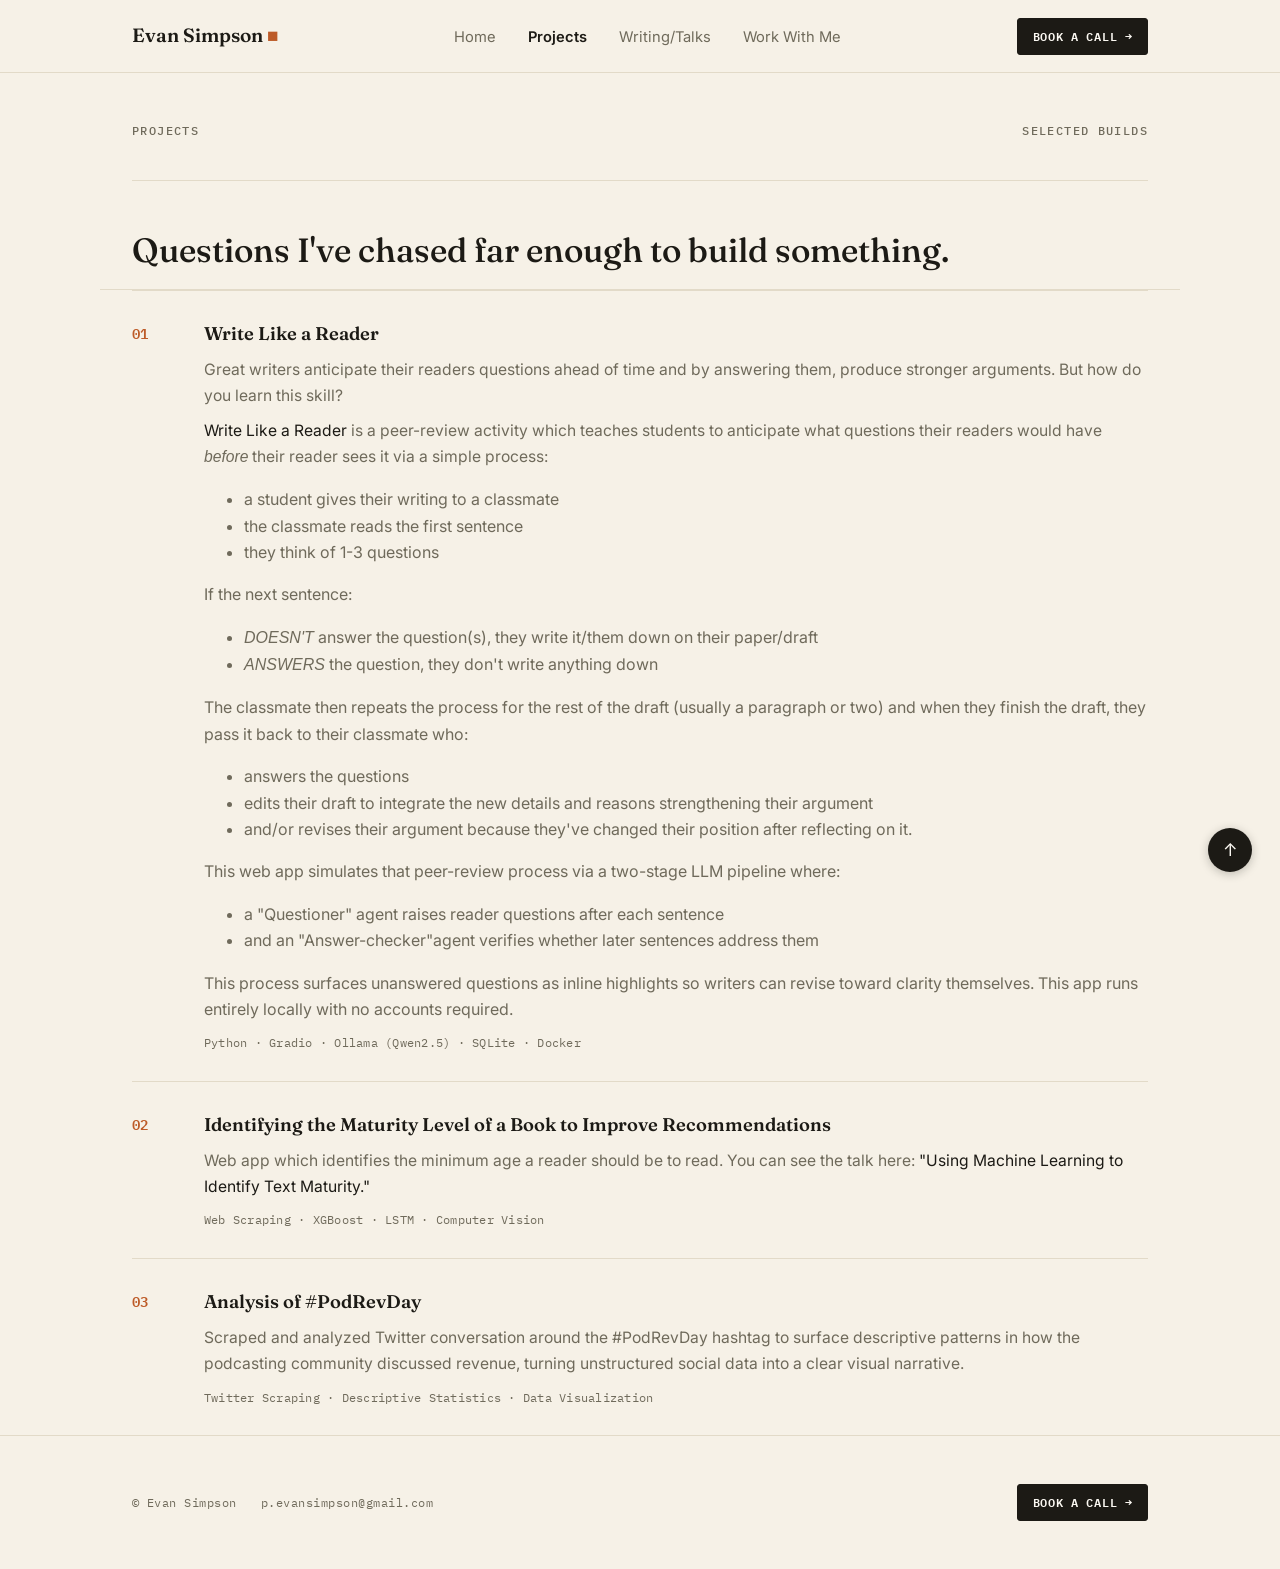
==== commit 9f69ad9a: "Feature: Creates 'Work with Me' page" ====
--- a/projects.html
+++ b/projects.html
@@ -9,6 +9,14 @@
         integrity="sha384-5sAR7xN1Nv6T6+dT2mhtzEpVJvfS3NScPQTrOxhwjIuvcA67KV2R5Jz6kr4abQsz" crossorigin="anonymous">
     <link rel="stylesheet" href="style.css">
     <title>Projects &middot; Evan Simpson</title>
+    <!-- Google tag (gtag.js) -->
+    <script async src="https://www.googletagmanager.com/gtag/js?id=G-YDTLGT5H44"></script>
+    <script>
+        window.dataLayer = window.dataLayer || [];
+        function gtag() { dataLayer.push(arguments); }
+        gtag('js', new Date());
+        gtag('config', 'G-YDTLGT5H44');
+    </script>
 </head>
 
 <body>
@@ -20,6 +28,7 @@
                 <li><a href="index.html#top">Home</a></li>
                 <li><a href="projects.html" class="active" aria-current="page">Projects</a></li>
                 <li><a href="writing.html">Writing/Talks</a></li>
+                <li><a href="work-with-me.html">Work With Me</a></li>
             </ul>
             <div class="nav-actions">
                 <a href="https://calendar.app.google/dnzTmX29tyfsdHUd6" class="btn btn-sm nav-cta">Book a call &rarr;</a>
@@ -29,6 +38,7 @@
                         <li><a href="index.html#top">Home</a></li>
                         <li><a href="projects.html" class="active" aria-current="page">Projects</a></li>
                         <li><a href="writing.html">Writing/Talks</a></li>
+                        <li><a href="work-with-me.html">Work With Me</a></li>
                     </ul>
                 </details>
             </div>
